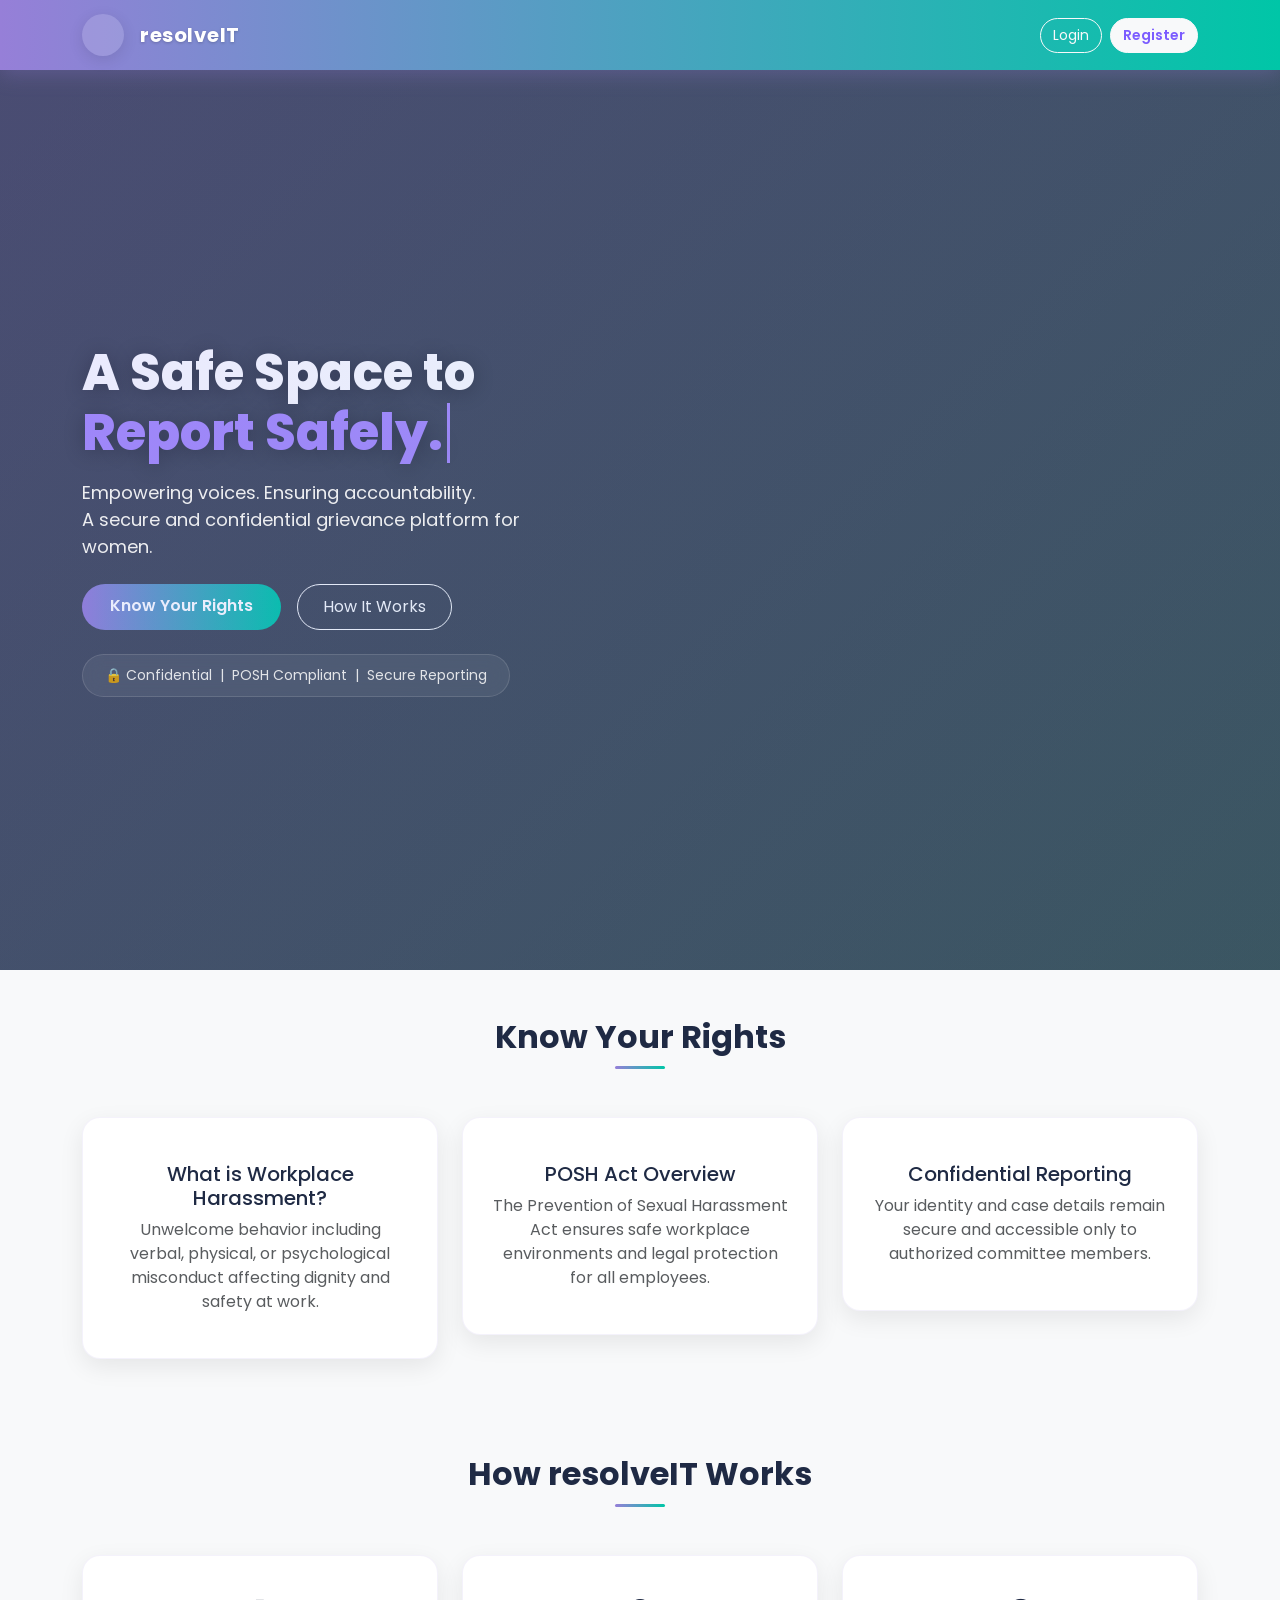
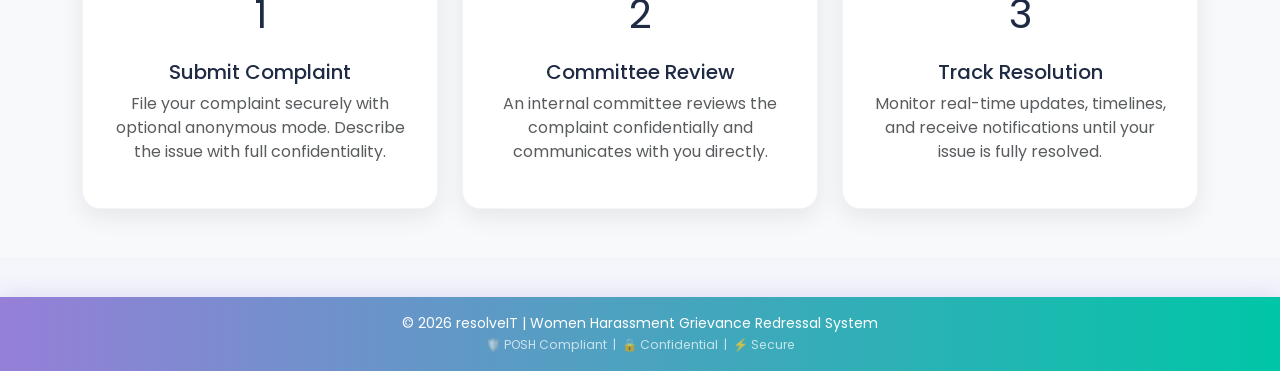
==== index.html @ ec9382e7 "first commit" ====
<!DOCTYPE html>
<html lang="en">

<head>
    <meta charset="UTF-8">
    <title>resolveIT | Women Grievance Redressal System</title>
    <meta name="viewport" content="width=device-width, initial-scale=1">
    <meta name="description"
        content="resolveIT — A safe, confidential grievance redressal platform for women. POSH compliant, secure reporting.">

    <!-- Bootstrap -->
    <link href="https://cdn.jsdelivr.net/npm/bootstrap@5.3.2/dist/css/bootstrap.min.css" rel="stylesheet">
    <!-- Google Font -->
    <link href="https://fonts.googleapis.com/css2?family=Poppins:wght@300;400;600;700;800&display=swap"
        rel="stylesheet">
    <link rel="stylesheet" href="assets/style.css">
    <style>
        .logo-circle{
            background: rgba(255,255,255,0.15);

        }
    </style>
</head>

<body>

    <!-- ===== NAVBAR ===== -->
    <nav class="custom-navbar">
        <div class="container d-flex justify-content-between align-items-center">
            <div class="d-flex align-items-center gap-3">
                <div class="logo-circle">
                    <img src="assets/images/logo.png" alt="resolveIT" onerror="this.style.display='none'">
                </div>
                <span class="brand-text">resolveIT</span>
            </div>
            <div class="d-flex gap-2">
                <a href="login.html" class="btn btn-outline-light" style="border-radius:25px;font-size:14px">Login</a>
                <a href="register.html" class="btn btn-light"
                    style="border-radius:25px;font-size:14px;color:#7b5cff;font-weight:600">Register</a>
            </div>
        </div>
    </nav>

    <!-- ===== HERO SECTION ===== -->
    <section class="hero-section d-flex align-items-center text-white">
        <div class="container">
            <div class="row">
                <div class="col-lg-7">

                    <h1 class="hero-title">
                        A Safe Space to<br>
                        <span class="animated-text"></span>
                    </h1>

                    <p class="hero-subtitle mt-3">
                        Empowering voices. Ensuring accountability.<br>
                        A secure and confidential grievance platform for women.
                    </p>

                    <div class="mt-4 d-flex gap-3 flex-wrap">
                        <a href="#awareness" class="custom-btn">Know Your Rights</a>
                        <a href="#how" class="btn btn-outline-light" style="border-radius:30px;padding:10px 25px">How It
                            Works</a>
                    </div>

                    <div class="trust-badges mt-4">
                        🔒 Confidential &nbsp;|&nbsp;  POSH Compliant &nbsp;|&nbsp;  Secure Reporting
                    </div>

                </div>
            </div>
        </div>
    </section>

    <!-- ===== AWARENESS SECTION ===== -->
    <section id="awareness" class="py-5 awareness-section">
        <div class="container text-center">
            <h2 class="section-title mb-5 reveal">Know Your Rights</h2>

            <div class="row g-4">
                <div class="col-md-4 reveal">
                    <div class="info-card">
                        <div style="font-size:40px;margin-bottom:16px"></div>
                        <h5>What is Workplace Harassment?</h5>
                        <p class="text-muted">Unwelcome behavior including verbal, physical, or psychological misconduct
                            affecting dignity and safety at work.</p>
                    </div>
                </div>
                <div class="col-md-4 reveal">
                    <div class="info-card">
                        <div style="font-size:40px;margin-bottom:16px"></div>
                        <h5>POSH Act Overview</h5>
                        <p class="text-muted">The Prevention of Sexual Harassment Act ensures safe workplace
                            environments and legal protection for all employees.</p>
                    </div>
                </div>
                <div class="col-md-4 reveal">
                    <div class="info-card">
                        <div style="font-size:40px;margin-bottom:16px"></div>
                        <h5>Confidential Reporting</h5>
                        <p class="text-muted">Your identity and case details remain secure and accessible only to
                            authorized committee members.</p>
                    </div>
                </div>
            </div>
        </div>
    </section>

    <!-- ===== HOW IT WORKS ===== -->
    <section id="how" class="py-5" style="background:#f8f9fa">
        <div class="container text-center">
            <h2 class="section-title mb-5 reveal">How resolveIT Works</h2>

            <div class="row g-4">
                <div class="col-md-4 reveal">
                    <div class="info-card">
                        <div style="font-size:40px;margin-bottom:16px">1️</div>
                        <h5>Submit Complaint</h5>
                        <p class="text-muted">File your complaint securely with optional anonymous mode. Describe the
                            issue with full confidentiality.</p>
                    </div>
                </div>
                <div class="col-md-4 reveal">
                    <div class="info-card">
                        <div style="font-size:40px;margin-bottom:16px">2️</div>
                        <h5>Committee Review</h5>
                        <p class="text-muted">An internal committee reviews the complaint confidentially and
                            communicates with you directly.</p>
                    </div>
                </div>
                <div class="col-md-4 reveal">
                    <div class="info-card">
                        <div style="font-size:40px;margin-bottom:16px">3️</div>
                        <h5>Track Resolution</h5>
                        <p class="text-muted">Monitor real-time updates, timelines, and receive notifications until your
                            issue is fully resolved.</p>
                    </div>
                </div>
            </div>

    
        </div>
    </section>

    <!-- ===== FOOTER ===== -->
    <footer class="footer">
        © 2026 resolveIT | Women Harassment Grievance Redressal System<br>
        <small style="opacity:0.7">🛡️ POSH Compliant &nbsp;|&nbsp; 🔒 Confidential &nbsp;|&nbsp; ⚡ Secure</small>
    </footer>

    <script src="assets/auth.js"></script>
 
    <script>
        // Scroll reveal
        const reveals = document.querySelectorAll('.reveal');
        const obs = new IntersectionObserver(entries => {
            entries.forEach(e => {
                if (e.isIntersecting) { e.target.classList.add('visible'); obs.unobserve(e.target); }
            });
        }, { threshold: 0.1 });
        reveals.forEach(el => obs.observe(el));
    </script>

</body>

</html>
---- assets/style.css ----
/* ============================================================ */
/*  resolveIT — Premium Enhanced Style Sheet                    */
/*  Theme: Purple → Blue → Teal | Glassmorphism + Micro-anim   */
/* ============================================================ */

/* ===== GOOGLE FONT ===== */
@import url('https://fonts.googleapis.com/css2?family=Poppins:wght@300;400;500;600;700;800&display=swap');

/* ===== ROOT VARIABLES ===== */
:root {
    --purple: #967fd8;
    --purple-deep: #7b5cff;
    --teal: #00c6a7;
    --teal-deep: #00a88c;
    --gradient-main: linear-gradient(90deg, #967fd8, #00c6a7);
    --gradient-deep: linear-gradient(135deg, #7b5cff, #00c6a7);
    --gradient-vertical: linear-gradient(180deg, #7b5cff 0%, #00c6a7 100%);
    --bg-light: #f4f6fb;
    --white: #ffffff;
    --shadow-sm: 0 4px 15px rgba(0, 0, 0, 0.06);
    --shadow-md: 0 8px 25px rgba(0, 0, 0, 0.08);
    --shadow-lg: 0 15px 40px rgba(0, 0, 0, 0.10);
    --shadow-xl: 0 25px 60px rgba(0, 0, 0, 0.12);
    --radius-sm: 10px;
    --radius-md: 15px;
    --radius-lg: 18px;
    --radius-xl: 24px;
    --transition: all 0.3s cubic-bezier(0.4, 0, 0.2, 1);
}

/* ===== BASE ===== */
* {
    box-sizing: border-box;
}

body {
    font-family: 'Poppins', sans-serif;
    margin: 0;
    background: var(--bg-light);
    color: #1f2a44;
    scroll-behavior: smooth;
}

/* ===== SCROLL REVEAL ===== */
.reveal {
    opacity: 0;
    transform: translateY(20px);
    transition: opacity 0.6s ease, transform 0.6s ease;
}

.reveal.visible {
    opacity: 1;
    transform: translateY(0);
}

/* ===================================================================
   NAVBAR — GLOBAL (custom-navbar on index, main-navbar on dashboards)
=================================================================== */

.custom-navbar {
    background: var(--gradient-main);
    padding: 14px 0;
    position: sticky;
    top: 0;
    z-index: 1000;
    box-shadow: 0 4px 20px rgba(150, 127, 216, 0.3);
    backdrop-filter: blur(10px);
}

.custom-navbar .container {
    display: flex;
    justify-content: space-between;
    align-items: center;
}

.brand-text {
    color: white;
    font-weight: 700;
    font-size: 20px;
    letter-spacing: 0.5px;
    text-shadow: 0 1px 3px rgba(0, 0, 0, 0.2);
}

/* Logo circle */
.logo-circle {
    width: 46px;
    height: 46px;
    border-radius: 50%;
    background: rgba(255, 255, 255, 0.95);
    display: flex;
    align-items: center;
    justify-content: center;
    box-shadow: 0 4px 15px rgba(0, 0, 0, 0.1);
    transition: var(--transition);
    overflow: hidden;
    flex-shrink: 0;
}

.logo-circle:hover {
    transform: scale(1.08);
}

.logo-circle img {
    width: 34px;
    height: 34px;
    object-fit: contain;
    object-position: center;
    display: block;
}

/* ===================================================================
   MAIN NAVBAR (dashboards via layout.js)
=================================================================== */

.main-navbar {
    height: 70px;
    background: var(--gradient-main);
    display: flex;
    align-items: center;
    justify-content: space-between;
    padding: 0 40px;
    color: white;
    position: sticky;
    top: 0;
    z-index: 999;
    box-shadow: 0 4px 20px rgba(150, 127, 216, 0.3);
    backdrop-filter: blur(10px);
}

.main-navbar .nav-left {
    display: flex;
    align-items: center;
    gap: 12px;
}

.main-navbar .logo-circle-sm {
    width: 38px;
    height: 38px;
    border-radius: 50%;
    background: rgba(255, 255, 255, 0.95);
    display: flex;
    align-items: center;
    justify-content: center;
    overflow: hidden;
    flex-shrink: 0;
}

.main-navbar .logo-circle-sm img {
    width: 28px;
    height: 28px;
    object-fit: contain;
    object-position: center;
    display: block;
}

.logo {
    font-size: 20px;
    font-weight: 700;
    letter-spacing: 0.5px;
}

.nav-right {
    display: flex;
    align-items: center;
    gap: 20px;
}
.custom-navbar {
    padding: 14px 0;
}

.brand-wrapper {
    display: flex;
    align-items: center;
}

.logo-circle {
    width: 42px;
    height: 42px;
    border-radius: 50%;
    background: rgba(255,255,255,0.15);
    display: flex;
    align-items: center;
    justify-content: center;
}

.logo-circle img {
    width: 26px;
    height: auto;
}

.brand-text {
    color: #ffffff;
    font-weight: 700;
    font-size: 20px;
    letter-spacing: 0.5px;
}
/* ===================================================================
   NOTIFICATION SYSTEM
=================================================================== */

.notification-wrapper {
    position: relative;
}

.notification-icon {
    cursor: pointer;
    position: relative;
    font-size: 22px;
    width: 40px;
    height: 40px;
    display: flex;
    align-items: center;
    justify-content: center;
    border-radius: 50%;
    background: rgba(255, 255, 255, 0.18);
    transition: var(--transition);
}

.notification-icon:hover {
    background: rgba(255, 255, 255, 0.30);
    transform: scale(1.05);
}

#notifCount {
    background: #ef4444;
    color: white;
    font-size: 10px;
    font-weight: 700;
    padding: 2px 5px;
    border-radius: 50%;
    position: absolute;
    top: -4px;
    right: -4px;
    min-width: 18px;
    text-align: center;
    animation: pulse 2s infinite;
}

@keyframes pulse {

    0%,
    100% {
        transform: scale(1);
    }

    50% {
        transform: scale(1.15);
    }
}

.notification-dropdown {
    position: absolute;
    right: 0;
    top: 52px;
    width: 310px;
    background: white;
    color: #333;
    border-radius: var(--radius-md);
    box-shadow: var(--shadow-xl);
    display: none;
    padding: 0;
    overflow: hidden;
    z-index: 1100;
    animation: dropIn 0.2s ease;
}

.notification-dropdown.show {
    display: block;
}

.notif-header {
    padding: 14px 18px;
    background: var(--gradient-deep);
    color: white;
    font-weight: 600;
    font-size: 13px;
    display: flex;
    justify-content: space-between;
    align-items: center;
}

.notif-clear-btn {
    font-size: 11px;
    cursor: pointer;
    opacity: 0.85;
    border: 1px solid rgba(255, 255, 255, 0.4);
    padding: 2px 8px;
    border-radius: 10px;
    transition: var(--transition);
}

.notif-clear-btn:hover {
    opacity: 1;
    background: rgba(255, 255, 255, 0.2);
}

.notif-list {
    max-height: 280px;
    overflow-y: auto;
}

.notif-item {
    padding: 12px 18px;
    border-bottom: 1px solid #f1f3f8;
    transition: var(--transition);
    cursor: default;
}

.notif-item:last-child {
    border-bottom: none;
}

.notif-item:hover {
    background: #f9f7ff;
}

.notif-item .notif-msg {
    font-size: 13px;
    color: #333;
    font-weight: 500;
}

.notif-item small {
    font-size: 11px;
    color: #999;
}

.notif-item.unread {
    border-left: 3px solid var(--purple);
    background: #faf7ff;
}

.notif-empty {
    padding: 30px 18px;
    text-align: center;
    color: #aaa;
    font-size: 13px;
}

/* ===================================================================
   PROFILE DROPDOWN
=================================================================== */

.profile-wrapper {
    position: relative;
}

.profile-icon {
    width: 38px;
    height: 38px;
    background: rgba(255, 255, 255, 0.95);
    color: var(--purple-deep);
    font-weight: 700;
    font-size: 15px;
    border-radius: 50%;
    display: flex;
    align-items: center;
    justify-content: center;
    cursor: pointer;
    transition: var(--transition);
    box-shadow: 0 2px 10px rgba(0, 0, 0, 0.1);
}

.profile-icon:hover {
    transform: scale(1.08);
    box-shadow: 0 4px 15px rgba(0, 0, 0, 0.15);
}

.profile-dropdown {
    position: absolute;
    right: 0;
    top: 50px;
    background: white;
    color: #333;
    width: 200px;
    border-radius: var(--radius-md);
    display: none;
    box-shadow: var(--shadow-xl);
    padding: 0;
    overflow: hidden;
    z-index: 1100;
    animation: dropIn 0.2s ease;
}

.profile-dropdown.show {
    display: block;
}

.profile-dropdown-header {
    padding: 16px;
    background: var(--gradient-deep);
    color: white;
    text-align: center;
}

.profile-dropdown-header .p-avatar {
    width: 44px;
    height: 44px;
    background: rgba(255, 255, 255, 0.25);
    border-radius: 50%;
    display: flex;
    align-items: center;
    justify-content: center;
    font-size: 20px;
    font-weight: 700;
    margin: 0 auto 8px;
}

.profile-name {
    font-weight: 600;
    font-size: 14px;
}

.profile-role-badge {
    font-size: 10px;
    opacity: 0.8;
    margin-top: 2px;
}

.profile-dropdown-body {
    padding: 10px;
}

.profile-dropdown button.logout-btn {
    width: 100%;
    border: none;
    padding: 10px;
    background: var(--gradient-main);
    color: white;
    border-radius: var(--radius-sm);
    font-weight: 600;
    cursor: pointer;
    transition: var(--transition);
    font-family: 'Poppins', sans-serif;
}

.profile-dropdown button.logout-btn:hover {
    opacity: 0.9;
    transform: translateY(-1px);
}

@keyframes dropIn {
    from {
        opacity: 0;
        transform: translateY(-8px);
    }

    to {
        opacity: 1;
        transform: translateY(0);
    }
}

/* ===================================================================
   HERO SECTION
=================================================================== */

.hero-section {
    height: 100vh;
    background:
        linear-gradient(rgba(15, 25, 45, 0.78), rgba(15, 25, 45, 0.78)),
        url("https://i.pinimg.com/736x/2a/78/f1/2a78f1f788bfbb280423783ae21b3d65.jpg");
    background-size: cover;
    background-position: center;
    background-repeat: no-repeat;
    display: flex;
    align-items: center;
    position: relative;
}

.hero-section::before {
    content: '';
    position: absolute;
    inset: 0;
    background: linear-gradient(135deg, rgba(123, 92, 255, 0.15) 0%, rgba(0, 198, 167, 0.10) 100%);
}

.hero-title {
    font-size: 50px;
    font-weight: 800;
    line-height: 1.2;
    text-shadow: 0 2px 20px rgba(0, 0, 0, 0.3);
}

.animated-text {
    color: #a78bfa;
    min-height: 1.2em;
    display: inline-block;
    border-right: 3px solid #a78bfa;
    padding-right: 4px;
    animation: blink 0.7s step-end infinite;
}

@keyframes blink {

    from,
    to {
        border-color: transparent;
    }

    50% {
        border-color: #a78bfa;
    }
}

.hero-subtitle {
    font-size: 18px;
    opacity: 0.9;
    max-width: 500px;
}

.trust-badges {
    font-size: 14px;
    opacity: 0.85;
    background: rgba(255, 255, 255, 0.08);
    backdrop-filter: blur(10px);
    border: 1px solid rgba(255, 255, 255, 0.15);
    border-radius: 50px;
    padding: 10px 22px;
    display: inline-block;
    margin-top: 8px;
}

/* ===================================================================
   BUTTONS
=================================================================== */

.custom-btn {
    background: var(--gradient-main);
    border: none;
    color: white;
    border-radius: 30px;
    padding: 10px 28px;
    font-weight: 600;
    transition: var(--transition);
    font-family: 'Poppins', sans-serif;
    cursor: pointer;
    display: inline-block;
    text-decoration: none;
}

.custom-btn:hover {
    transform: translateY(-3px);
    box-shadow: 0 10px 25px rgba(123, 92, 255, 0.35);
    color: white;
    opacity: 0.95;
}

.premium-btn {
    background: var(--gradient-deep);
    border: none;
    color: white;
    padding: 12px 24px;
    border-radius: var(--radius-sm);
    font-weight: 600;
    transition: var(--transition);
    cursor: pointer;
    font-family: 'Poppins', sans-serif;
}

.premium-btn:hover {
    transform: translateY(-2px);
    box-shadow: 0 8px 25px rgba(123, 92, 255, 0.35);
}

.btn {
    transition: var(--transition);
}

.btn:hover {
    transform: translateY(-2px);
}

/* ===================================================================
   AWARENESS / INFO CARDS
=================================================================== */

.awareness-section {
    background: #f8f9fa;
}

.section-title {
    font-weight: 700;
    color: #1f2a44;
    position: relative;
}

.section-title::after {
    content: '';
    display: block;
    width: 50px;
    height: 3px;
    background: var(--gradient-main);
    border-radius: 3px;
    margin: 10px auto 0;
}

.info-card {
    background: white;
    padding: 28px;
    border-radius: var(--radius-lg);
    box-shadow: var(--shadow-md);
    transition: var(--transition);
    border: 1px solid rgba(150, 127, 216, 0.1);
    position: relative;
    overflow: hidden;
}

.info-card::before {
    content: '';
    position: absolute;
    top: 0;
    left: 0;
    right: 0;
    height: 4px;
    background: var(--gradient-main);
    transform: scaleX(0);
    transition: transform 0.3s ease;
    transform-origin: left;
}

.info-card:hover {
    transform: translateY(-8px);
    box-shadow: var(--shadow-xl);
    background-color: rgb(199, 238, 248);
}

.info-card:hover::before {
    transform: scaleX(1);
}

/* ===================================================================
   FOOTER
=================================================================== */

.footer,
.dashboard-footer {
    background: var(--gradient-main);
    color: white;
    padding: 16px 0;
    text-align: center;
    font-size: 14px;
    margin-top: 40px;
    box-shadow: 0 -4px 20px rgba(150, 127, 216, 0.2);
}

/* ===================================================================
   AUTH PAGES
=================================================================== */

.auth-body {
    background: linear-gradient(135deg, #eef2ff 0%, #f0fdf8 100%);
    min-height: 100vh;
    margin: 0;
}

.auth-navbar {
    background: white;
    padding: 16px 0;
    box-shadow: var(--shadow-sm);
}

.auth-navbar .brand-text {
    color: #333;
}

.auth-container {
    display: flex;
    justify-content: center;
    align-items: center;
    min-height: calc(100vh - 80px);
    padding: 20px;
}

.auth-card {
    background: white;
    padding: 40px;
    border-radius: var(--radius-xl);
    box-shadow: var(--shadow-xl);
    width: 100%;
    max-width: 420px;
    position: relative;
    overflow: hidden;
    animation: fadeInUp 0.5s ease;
}

.auth-card::before {
    content: '';
    position: absolute;
    top: 0;
    left: 0;
    right: 0;
    height: 4px;
    background: var(--gradient-main);
}

.auth-title {
    font-weight: 700;
    color: #1f2a44;
    margin-bottom: 6px;
}

.auth-subtitle {
    color: #888;
    font-size: 14px;
    margin-bottom: 28px;
}

/* ===================================================================
   FORM CONTROLS
=================================================================== */

.form-control,
.form-select {
    border-radius: var(--radius-sm);
    padding: 11px 14px;
    border: 1.5px solid #e5e7eb;
    transition: var(--transition);
    font-family: 'Poppins', sans-serif;
    font-size: 14px;
}

.form-control:focus,
.form-select:focus {
    box-shadow: 0 0 0 3px rgba(123, 92, 255, 0.15);
    border-color: var(--purple);
    outline: none;
}

.form-label {
    font-weight: 500;
    font-size: 14px;
    color: #374151;
    margin-bottom: 6px;
}

/* ===================================================================
   DASHBOARD LAYOUT
=================================================================== */

.dashboard-body,
body {
    background: var(--bg-light);
    min-height: 100vh;
}

.dashboard-layout {
    display: flex;
    min-height: 100vh;
}

/* ===== SIDEBAR ===== */
.sidebar {
    width: 260px;
    min-width: 260px;
    background: #7b5cff;
    padding: 28px 18px;
    display: flex;
    flex-direction: column;
    position: sticky;
    top: 0;
    height: 100vh;
    box-shadow: 4px 0 25px rgba(123, 92, 255, 0.20);
    overflow-y: auto;
}

/* Role-specific sidebar colors from navbar gradient (#967fd8, #7b5cff, #00c6a7) */
.sidebar-admin {
    background:#2fa6bb;
    box-shadow: 4px 0 25px rgba(123, 92, 255, 0.25);
}

.sidebar-committee {
    background: #5fbcb6;
    box-shadow: 4px 0 25px rgba(150, 127, 216, 0.25);
}

.sidebar-complainant {
    background: #967fd8;
    box-shadow: 4px 0 25px rgba(0, 168, 140, 0.25);
}

.sidebar-brand {
    display: flex;
    align-items: center;
    gap: 12px;
    margin-bottom: 40px;
}

.sidebar-logo-circle {
    width: 40px;
    height: 40px;
    border-radius: 50%;
    background: rgba(255, 255, 255, 0.95);
    display: flex;
    align-items: center;
    justify-content: center;
    flex-shrink: 0;
    overflow: hidden;
}

.sidebar-logo-circle img {
    width: 30px;
    height: 30px;
    object-fit: contain;
    object-position: center;
    display: block;
}

.sidebar h4 {
    color: white;
    font-weight: 700;
    font-size: 18px;
    margin: 0;
    letter-spacing: 0.5px;
}

.sidebar-section-label {
    color: rgba(255, 255, 255, 0.5);
    font-size: 10px;
    font-weight: 600;
    text-transform: uppercase;
    letter-spacing: 1.5px;
    padding: 8px 15px 4px;
    margin-top: 8px;
}

.sidebar a {
    color: rgba(255, 255, 255, 0.82);
    padding: 11px 15px;
    border-radius: var(--radius-sm);
    text-decoration: none;
    margin-bottom: 4px;
    display: flex;
    align-items: center;
    gap: 10px;
    font-weight: 500;
    font-size: 14px;
    transition: var(--transition);
}

.sidebar a:hover {
    background: rgba(255, 255, 255, 0.18);
    transform: translateX(6px);
    color: white;
}

.sidebar a.active {
    background: rgba(255, 255, 255, 0.25);
    color: white;
    font-weight: 600;
    box-shadow: 0 4px 15px rgba(0, 0, 0, 0.1);
}

.sidebar a .nav-icon {
    width: 18px;
    text-align: center;
}

.sidebar-divider {
    border: none;
    border-top: 1px solid rgba(255, 255, 255, 0.15);
    margin: 15px 0;
}

/* ===== MAIN CONTENT ===== */
.dashboard-content {
    flex: 1;
    padding: 36px 40px;
    overflow-y: auto;
    animation: fadeInUp 0.4s ease;
}

/* ===================================================================
   DASHBOARD HEADER
=================================================================== */

.dashboard-header {
    display: flex;
    justify-content: space-between;
    align-items: center;
    margin-bottom: 32px;
}

.dashboard-header h2 {
    font-weight: 700;
    color: #1f2a44;
    margin-bottom: 4px;
}

.dashboard-header .text-muted {
    font-size: 14px;
}

.profile-circle {
    width: 42px;
    height: 42px;
    background: var(--gradient-deep);
    color: white;
    border-radius: 50%;
    display: flex;
    align-items: center;
    justify-content: center;
    font-weight: 700;
    font-size: 16px;
    box-shadow: var(--shadow-sm);
}

/* ===================================================================
   STAT CARDS — Animated Counters
=================================================================== */

.stats-grid {
    display: grid;
    grid-template-columns: repeat(auto-fit, minmax(200px, 1fr));
    gap: 20px;
    margin-bottom: 32px;
}

.stat-card {
    background: white;
    padding: 24px;
    border-radius: var(--radius-lg);
    box-shadow: var(--shadow-md);
    position: relative;
    overflow: hidden;
    transition: var(--transition);
    cursor: default;
    border: 1px solid rgba(123, 92, 255, 0.06);
}

.stat-card:hover {
    transform: translateY(-6px);
    box-shadow: var(--shadow-xl);
}

.stat-card::after {
    content: '';
    position: absolute;
    top: -40px;
    right: -40px;
    width: 130px;
    height: 130px;
    background: var(--gradient-deep);
    opacity: 0.06;
    border-radius: 50%;
}

.stat-card .stat-icon {
    width: 46px;
    height: 46px;
    border-radius: 12px;
    display: flex;
    align-items: center;
    justify-content: center;
    font-size: 20px;
    margin-bottom: 14px;
}

.stat-card h3 {
    font-size: 28px;
    font-weight: 800;
    margin-bottom: 4px;
    color: #1f2a44;
}

.stat-card p {
    margin: 0;
    color: #888;
    font-size: 13px;
    font-weight: 500;
}

/* Stat card accent colors */
.stat-card.accent-purple .stat-icon {
    background: #f3edff;
    color: var(--purple-deep);
}

.stat-card.accent-teal .stat-icon {
    background: #e0faf6;
    color: var(--teal-deep);
}

.stat-card.accent-blue .stat-icon {
    background: #dbeafe;
    color: #1e40af;
}

.stat-card.accent-red .stat-icon {
    background: #fee2e2;
    color: #dc2626;
}

.stat-card.accent-gold .stat-icon {
    background: #fef3c7;
    color: #d97706;
}

/* ===================================================================
   TABLE DESIGN
=================================================================== */

.table-wrapper {
    background: white;
    padding: 24px;
    border-radius: var(--radius-lg);
    box-shadow: var(--shadow-md);
    transition: var(--transition);
    border: 1px solid rgba(123, 92, 255, 0.05);
}

.table-wrapper:hover {
    box-shadow: var(--shadow-xl);
}

.table {
    background: white;
    border-radius: var(--radius-md);
    overflow: hidden;
    margin-bottom: 0;
}

.table thead tr {
    background: var(--gradient-main);
}

.table thead th {
    background: transparent;
    color: white;
    font-weight: 600;
    font-size: 13px;
    padding: 14px 16px;
    border: none;
    white-space: nowrap;
}

.table td {
    vertical-align: middle;
    font-size: 13.5px;
    padding: 13px 16px;
    border-color: #f3f4f8;
}

.table tbody tr {
    transition: var(--transition);
}

.table tbody tr:hover {
    background: #faf8ff;
}

/* ===================================================================
   STATUS BADGES
=================================================================== */

.status-badge {
    padding: 5px 14px;
    border-radius: 25px;
    font-size: 12px;
    font-weight: 600;
    display: inline-block;
    white-space: nowrap;
}

.status-Submitted {
    background: #fef3c7;
    color: #d97706;
}

.status-UnderReview,
.status-Under\ Review {
    background: #dbeafe;
    color: #1e40af;
}

.status-UnInvestigation {
    background: #ede9fe;
    color: #6d28d9;
}

.status-Resolved {
    background: #d1fae5;
    color: #065f46;
}

.status-Escalated {
    background: #fee2e2;
    color: #991b1b;
}

.status-InProgress {
    background: #e0f2fe;
    color: #0c4a6e;
}

.status-Closed {
    background: #f3f4f6;
    color: #374151;
}

/* ===================================================================
   CASE CARDS
=================================================================== */

.case-card {
    background: white;
    padding: 28px;
    border-radius: var(--radius-lg);
    box-shadow: var(--shadow-md);
    margin-bottom: 24px;
    transition: var(--transition);
    border: 1px solid rgba(123, 92, 255, 0.05);
}

.case-card:hover {
    transform: translateY(-4px);
    box-shadow: var(--shadow-xl);
}

.case-card h5 {
    font-weight: 700;
    color: #1f2a44;
    margin-bottom: 18px;
}

/* ===================================================================
   FORM CARDS
=================================================================== */

.form-card {
    background: white;
    padding: 35px;
    border-radius: var(--radius-xl);
    box-shadow: var(--shadow-lg);
    max-width: 720px;
    border: 1px solid rgba(123, 92, 255, 0.06);
}

.form-card label {
    font-weight: 500;
    font-size: 14px;
}

/* ===================================================================
   TIMELINE
=================================================================== */

/* Vertical timeline (case tracking) */
.timeline-vertical {
    position: relative;
    padding-left: 32px;
}

.timeline-vertical::before {
    content: '';
    position: absolute;
    left: 12px;
    top: 0;
    bottom: 0;
    width: 2px;
    background: var(--gradient-vertical);
    border-radius: 2px;
}

.timeline-vertical .tv-item {
    position: relative;
    margin-bottom: 28px;
}

.timeline-vertical .tv-item::before {
    content: '';
    position: absolute;
    left: -21px;
    top: 4px;
    width: 14px;
    height: 14px;
    background: var(--purple);
    border-radius: 50%;
    border: 3px solid white;
    box-shadow: 0 0 0 2px var(--purple);
}

.timeline-vertical .tv-item.completed::before {
    background: var(--teal);
    box-shadow: 0 0 0 2px var(--teal);
}

.tv-item .tv-title {
    font-weight: 600;
    font-size: 14px;
    color: #1f2a44;
}

.tv-item .tv-time {
    font-size: 12px;
    color: #999;
}

/* Horizontal timeline pill (committee) */
.timeline {
    display: flex;
    gap: 10px;
    align-items: center;
    flex-wrap: wrap;
}

.timeline-item {
    padding: 9px 22px;
    border-radius: 30px;
    background: #f1f3f8;
    font-size: 13px;
    font-weight: 500;
    position: relative;
    transition: var(--transition);
    color: #555;
}

.timeline-item.active {
    background: var(--gradient-main);
    color: white;
    box-shadow: 0 4px 15px rgba(123, 92, 255, 0.3);
}

/* ===================================================================
   ALERT CARDS (Admin system alerts)
=================================================================== */

.alert-card {
    padding: 14px 18px;
    border-radius: var(--radius-sm);
    margin-bottom: 10px;
    font-size: 13px;
    font-weight: 500;
    display: flex;
    align-items: center;
    gap: 10px;
}

.alert-escalated {
    background: #fee2e2;
    color: #dc2626;
    border-left: 4px solid #dc2626;
}

.alert-newuser {
    background: #dbeafe;
    color: #1e40af;
    border-left: 4px solid #1e40af;
}

.alert-info {
    background: #d1fae5;
    color: #065f46;
    border-left: 4px solid #065f46;
}

.alert-warning {
    background: #fef3c7;
    color: #d97706;
    border-left: 4px solid #d97706;
}

/* ===================================================================
   MEMBER CARDS
=================================================================== */

.member-card {
    background: white;
    padding: 22px;
    border-radius: var(--radius-md);
    box-shadow: var(--shadow-sm);
    margin-bottom: 20px;
    transition: var(--transition);
    border: 1px solid rgba(123, 92, 255, 0.07);
    position: relative;
    overflow: hidden;
}

.member-card::before {
    content: '';
    position: absolute;
    top: 0;
    left: 0;
    bottom: 0;
    width: 4px;
    background: var(--gradient-vertical);
}

.member-card:hover {
    transform: translateY(-5px);
    box-shadow: var(--shadow-lg);
}

.member-avatar {
    width: 48px;
    height: 48px;
    border-radius: 50%;
    background: var(--gradient-deep);
    color: white;
    font-weight: 700;
    font-size: 18px;
    display: flex;
    align-items: center;
    justify-content: center;
    margin-bottom: 12px;
}

/* ===================================================================
   PROFILE AVATAR (settings page)
=================================================================== */

.profile-avatar {
    width: 90px;
    height: 90px;
    background: var(--gradient-deep);
    color: white;
    font-size: 32px;
    font-weight: 700;
    border-radius: 50%;
    display: flex;
    align-items: center;
    justify-content: center;
    margin: 0 auto;
    box-shadow: 0 8px 25px rgba(123, 92, 255, 0.35);
}

/* ===================================================================
   SEARCH INPUT
=================================================================== */

#searchInput {
    max-width: 280px;
    border-radius: 25px;
    padding-left: 18px;
}

/* ===================================================================
   PREMIUM CARD (admin case-details)
=================================================================== */

.admin-case-body {
    background: linear-gradient(135deg, #eef2ff, #f0fdf8);
    font-family: 'Poppins', sans-serif;
}

.premium-card {
    background: white;
    border-radius: var(--radius-xl);
    padding: 32px;
    box-shadow: var(--shadow-lg);
    margin-bottom: 24px;
    border: 1px solid rgba(123, 92, 255, 0.06);
    transition: var(--transition);
}

.premium-card:hover {
    box-shadow: var(--shadow-xl);
}

.case-header {
    display: flex;
    justify-content: space-between;
    align-items: flex-start;
    margin-bottom: 20px;
}

.case-status-badge {
    padding: 6px 18px;
    border-radius: 50px;
    font-size: 12px;
    font-weight: 600;
}

.case-status-badge.UnderReview {
    background: #dbeafe;
    color: #1e40af;
}

.case-status-badge.Resolved {
    background: #d1fae5;
    color: #065f46;
}

.case-status-badge.Escalated {
    background: #fee2e2;
    color: #991b1b;
}

.case-status-badge.Submitted {
    background: #fef3c7;
    color: #d97706;
}

.case-meta-grid {
    display: grid;
    grid-template-columns: repeat(auto-fit, minmax(130px, 1fr));
    gap: 18px;
    margin: 20px 0;
}

.case-meta-grid label {
    font-size: 11px;
    color: #9ca3af;
    font-weight: 500;
    text-transform: uppercase;
    letter-spacing: 0.5px;
    display: block;
    margin-bottom: 4px;
}

.case-meta-grid p {
    font-weight: 600;
    color: #1f2a44;
    margin: 0;
}

.premium-select {
    border-radius: var(--radius-sm);
    padding: 11px 14px;
    border: 1.5px solid #e5e7eb;
    width: 100%;
    font-family: 'Poppins', sans-serif;
    font-size: 14px;
}

/* ===================================================================
   AUDIT LOG TABLE
=================================================================== */

.audit-table .table thead th {
    background: var(--gradient-main);
}

.audit-table .log-action-badge {
    padding: 3px 10px;
    border-radius: 20px;
    font-size: 11px;
    font-weight: 600;
}

.log-register {
    background: #dbeafe;
    color: #1e40af;
}

.log-submitted {
    background: #fef3c7;
    color: #d97706;
}

.log-assigned {
    background: #ede9fe;
    color: #6d28d9;
}

.log-status {
    background: #d1fae5;
    color: #065f46;
}

.log-feedback {
    background: #fce7f3;
    color: #9d174d;
}

.log-resolved {
    background: #d1fae5;
    color: #065f46;
}

/* ===================================================================
   CHAT SYSTEM
=================================================================== */

.chat-box {
    background: white;
    border-radius: var(--radius-lg);
    box-shadow: var(--shadow-md);
    overflow: hidden;
    display: flex;
    flex-direction: column;
    height: 400px;
    border: 1px solid rgba(123, 92, 255, 0.08);
}

.chat-header {
    padding: 16px 20px;
    background: var(--gradient-deep);
    color: white;
    font-weight: 600;
    font-size: 14px;
    display: flex;
    align-items: center;
    gap: 10px;
}

.chat-header .chat-icon {
    width: 32px;
    height: 32px;
    background: rgba(255, 255, 255, 0.2);
    border-radius: 50%;
    display: flex;
    align-items: center;
    justify-content: center;
    font-size: 14px;
}

.chat-messages {
    flex: 1;
    overflow-y: auto;
    padding: 16px;
    display: flex;
    flex-direction: column;
    gap: 12px;
    background: #faf9fe;
    scrollbar-width: thin;
    scrollbar-color: var(--purple) transparent;
}

.chat-messages::-webkit-scrollbar {
    width: 4px;
}

.chat-messages::-webkit-scrollbar-thumb {
    background: var(--purple);
    border-radius: 4px;
}

.chat-msg {
    max-width: 80%;
    padding: 10px 15px;
    border-radius: 16px;
    font-size: 13px;
    animation: msgIn 0.25s ease;
    position: relative;
}

@keyframes msgIn {
    from {
        opacity: 0;
        transform: translateY(8px);
    }

    to {
        opacity: 1;
        transform: translateY(0);
    }
}

.chat-msg.sent {
    background: var(--gradient-deep);
    color: white;
    align-self: flex-end;
    border-bottom-right-radius: 4px;
}

.chat-msg.received {
    background: white;
    color: #333;
    align-self: flex-start;
    border-bottom-left-radius: 4px;
    box-shadow: var(--shadow-sm);
}

.chat-msg .msg-sender {
    font-size: 10px;
    font-weight: 600;
    opacity: 0.75;
    margin-bottom: 4px;
}

.chat-msg.sent .msg-sender {
    color: rgba(255, 255, 255, 0.8);
}

.chat-msg.received .msg-sender {
    color: var(--purple);
}

.chat-msg .msg-time {
    font-size: 10px;
    opacity: 0.6;
    text-align: right;
    margin-top: 4px;
}

.chat-input-area {
    padding: 14px 16px;
    border-top: 1px solid #f0f0f5;
    display: flex;
    gap: 10px;
    background: white;
}

.chat-input-area input {
    flex: 1;
    border: 1.5px solid #e5e7eb;
    border-radius: 25px;
    padding: 10px 18px;
    font-size: 13px;
    font-family: 'Poppins', sans-serif;
    outline: none;
    transition: var(--transition);
}

.chat-input-area input:focus {
    border-color: var(--purple);
    box-shadow: 0 0 0 3px rgba(123, 92, 255, 0.1);
}

.chat-send-btn {
    width: 42px;
    height: 42px;
    background: var(--gradient-deep);
    border: none;
    border-radius: 50%;
    color: white;
    font-size: 16px;
    cursor: pointer;
    display: flex;
    align-items: center;
    justify-content: center;
    transition: var(--transition);
    flex-shrink: 0;
}

.chat-send-btn:hover {
    transform: scale(1.08);
    box-shadow: 0 4px 15px rgba(123, 92, 255, 0.4);
}

/* ===================================================================
   STAR RATING (FEEDBACK)
=================================================================== */

.star-rating {
    display: flex;
    gap: 6px;
    margin: 10px 0;
}

.star-rating span {
    font-size: 28px;
    cursor: pointer;
    color: #d1d5db;
    transition: var(--transition);
    line-height: 1;
}

.star-rating span:hover,
.star-rating span.active {
    color: #f59e0b;
}

.feedback-card {
    background: linear-gradient(135deg, #fffbeb, #fef3c7);
    border: 1px solid #fde68a;
    border-radius: var(--radius-md);
    padding: 20px;
    margin-top: 16px;
}

.feedback-display-stars {
    color: #f59e0b;
    font-size: 18px;
}

/* ===================================================================
   GLASSMORPHISM OVERLAYS
=================================================================== */

.glass-card {
    background: rgba(255, 255, 255, 0.7);
    backdrop-filter: blur(16px);
    -webkit-backdrop-filter: blur(16px);
    border: 1px solid rgba(255, 255, 255, 0.8);
    border-radius: var(--radius-xl);
    box-shadow: 0 8px 32px rgba(123, 92, 255, 0.12);
}

/* ===================================================================
   PRIORITY TEXT
=================================================================== */

.priority-text {
    font-weight: 600;
}

.priority-High {
    color: #dc2626;
}

.priority-Medium {
    color: #d97706;
}

.priority-Low {
    color: #059669;
}

/* ===================================================================
   SEARCH FILTER ROW
=================================================================== */

.filter-row {
    display: flex;
    justify-content: space-between;
    align-items: center;
    margin-bottom: 20px;
    flex-wrap: wrap;
    gap: 12px;
}

.filter-row h5 {
    margin: 0;
    font-weight: 700;
    color: #1f2a44;
}

/* ===================================================================
   ANIMATIONS
=================================================================== */

@keyframes fadeIn {
    from {
        opacity: 0;
    }

    to {
        opacity: 1;
    }
}

@keyframes fadeInUp {
    from {
        opacity: 0;
        transform: translateY(20px);
    }

    to {
        opacity: 1;
        transform: translateY(0);
    }
}

@keyframes slideInLeft {
    from {
        opacity: 0;
        transform: translateX(-20px);
    }

    to {
        opacity: 1;
        transform: translateX(0);
    }
}

@keyframes countUp {
    from {
        opacity: 0;
        transform: scale(0.8);
    }

    to {
        opacity: 1;
        transform: scale(1);
    }
}

.fade-in {
    animation: fadeIn 0.5s ease forwards;
}

.fade-in-up {
    animation: fadeInUp 0.5s ease forwards;
}

a {
    transition: color 0.3s ease;
}

a:hover {
    color: var(--teal) !important;
}

/* ===================================================================
   ASSIGNED BADGE (Sidebar)
=================================================================== */

.assigned-badge {
    background: #ef4444;
    color: white;
    font-size: 10px;
    font-weight: 700;
    padding: 1px 7px;
    border-radius: 12px;
    margin-left: auto;
}

/* ===================================================================
   RESPONSIVE POLISH
=================================================================== */

@media (max-width: 992px) {
    .sidebar {
        width: 220px;
        min-width: 220px;
    }

    .dashboard-content {
        padding: 24px 20px;
    }
}

@media (max-width: 768px) {
    .dashboard-layout {
        flex-direction: column;
    }

    .sidebar {
        width: 100%;
        height: auto;
        position: static;
        flex-direction: row;
        flex-wrap: wrap;
        padding: 12px 16px;
    }

    .sidebar a {
        padding: 8px 12px;
        font-size: 12px;
    }

    .dashboard-content {
        padding: 20px 14px;
    }

    .stat-card {
        margin-bottom: 14px;
    }

    .hero-title {
        font-size: 32px;
    }

    .main-navbar {
        padding: 0 20px;
    }

    .chat-box {
        height: 320px;
    }

    .timeline {
        flex-wrap: wrap;
    }
}

@media (max-width: 576px) {

    .form-card,
    .auth-card {
        padding: 24px 18px;
    }

    .stats-grid {
        grid-template-columns: 1fr 1fr;
    }
}

/* ===================================================================
   NAV LOGO (legacy support)
=================================================================== */
.nav-logo {
    height: 42px;
    width: auto;
}

/* ===================================================================
   MISC
=================================================================== */

.text-gradient {
    background: var(--gradient-main);
    -webkit-background-clip: text;
    -webkit-text-fill-color: transparent;
    background-clip: text;
}

.divider-gradient {
    border: none;
    height: 2px;
    background: var(--gradient-main);
    border-radius: 2px;
    margin: 20px 0;
    opacity: 0.3;
}

.section-header {
    display: flex;
    justify-content: space-between;
    align-items: center;
    margin-bottom: 20px;
}

.section-header h5 {
    font-weight: 700;
    color: #1f2a44;
    margin: 0;
}

/* Tooltip-style notif badge in sidebar */
.sidebar-notif-dot {
    width: 8px;
    height: 8px;
    background: #ef4444;
    border-radius: 50%;
    margin-left: auto;
    animation: pulse 2s infinite;
}
/* ===== FILE UPLOAD ===== */
.upload-area {
    border: 2px dashed #967fd8;
    border-radius: 12px;
    padding: 28px;
    text-align: center;
    cursor: pointer;
    transition: all 0.3s ease;
    background: #faf8ff;
}

.upload-area:hover {
    background: #f3edff;
    border-color: #7b5cff;
}

.upload-icon {
    font-size: 32px;
    margin-bottom: 8px;
}

.upload-text {
    font-weight: 600;
    color: #7b5cff;
    font-size: 14px;
}

.upload-sub {
    font-size: 12px;
    color: #999;
    margin-top: 4px;
}

.file-preview {
    display: flex;
    align-items: center;
    justify-content: space-between;
    background: #f0fdf4;
    border: 1px solid #bbf7d0;
    border-radius: 8px;
    padding: 10px 14px;
    font-size: 13px;
    color: #065f46;
    font-weight: 500;
}

.remove-file {
    cursor: pointer;
    color: #dc2626;
    font-size: 12px;
    font-weight: 600;
}

.remove-file:hover {
    opacity: 0.7;
}
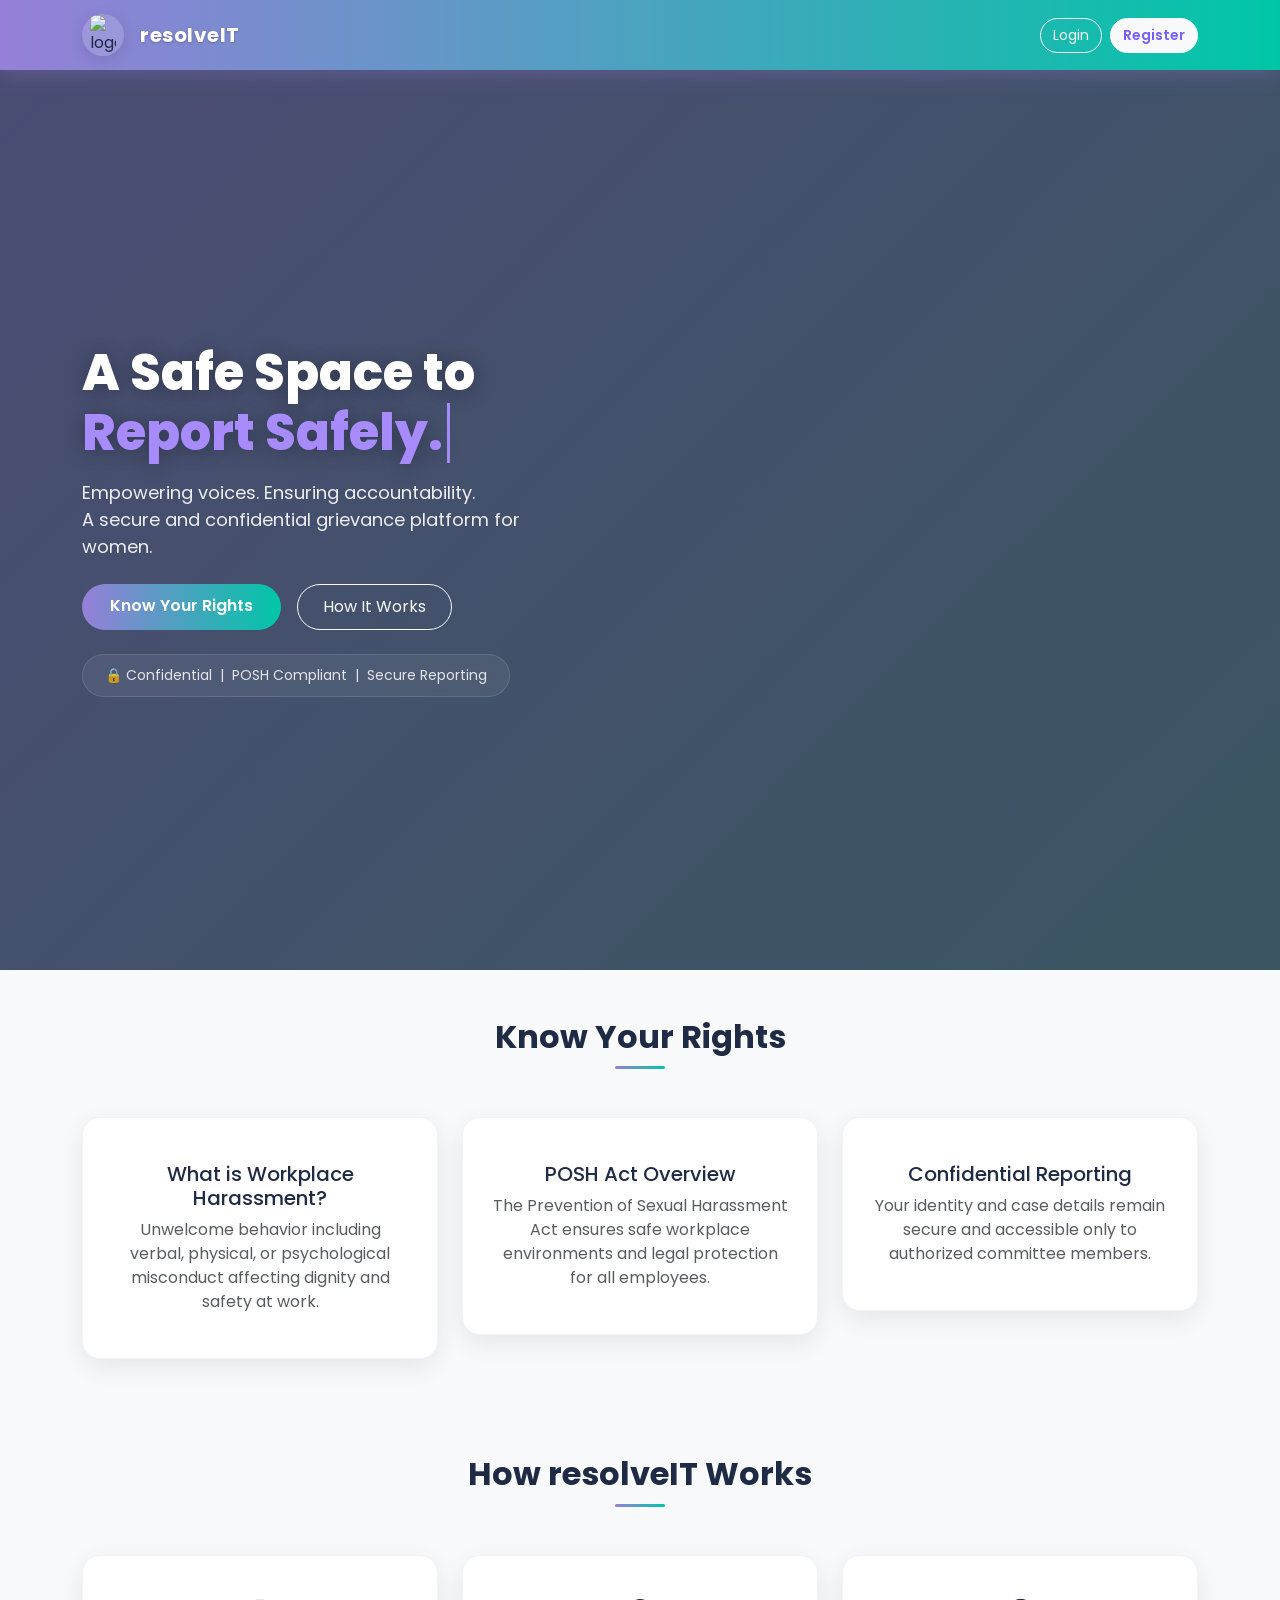
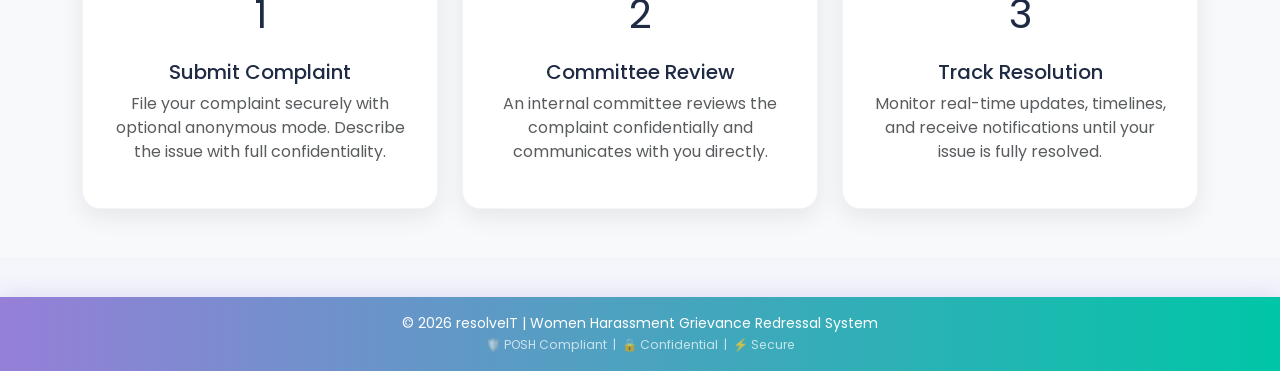
==== commit 7238ef10: "UI fixes, committee settings, submit page fixes" ====
--- a/index.html
+++ b/index.html
@@ -29,8 +29,9 @@
         <div class="container d-flex justify-content-between align-items-center">
             <div class="d-flex align-items-center gap-3">
                 <div class="logo-circle">
-                    <img src="assets/images/logo.png" alt="resolveIT" onerror="this.style.display='none'">
-                </div>
+    <img src="assets/images/logo.png" alt="logo">
+</div>
+
                 <span class="brand-text">resolveIT</span>
             </div>
             <div class="d-flex gap-2">
--- a/assets/style.css
+++ b/assets/style.css
@@ -86,7 +86,7 @@
     width: 46px;
     height: 46px;
     border-radius: 50%;
-    background: rgba(255, 255, 255, 0.95);
+    
     display: flex;
     align-items: center;
     justify-content: center;
@@ -177,7 +177,7 @@
     width: 42px;
     height: 42px;
     border-radius: 50%;
-    background: rgba(255,255,255,0.15);
+    
     display: flex;
     align-items: center;
     justify-content: center;
@@ -474,7 +474,23 @@
     inset: 0;
     background: linear-gradient(135deg, rgba(123, 92, 255, 0.15) 0%, rgba(0, 198, 167, 0.10) 100%);
 }
-
+.hero-section {
+    position: relative;
+    z-index: 1;
+}
+
+.hero-section .container {
+    position: relative;
+    z-index: 5;
+}
+.hero-section::before {
+    pointer-events: none;
+}
+.custom-btn,
+.btn {
+    position: relative;
+    z-index: 10;
+}
 .hero-title {
     font-size: 50px;
     font-weight: 800;
@@ -1974,4 +1990,4 @@
 
 .remove-file:hover {
     opacity: 0.7;
-}+}
